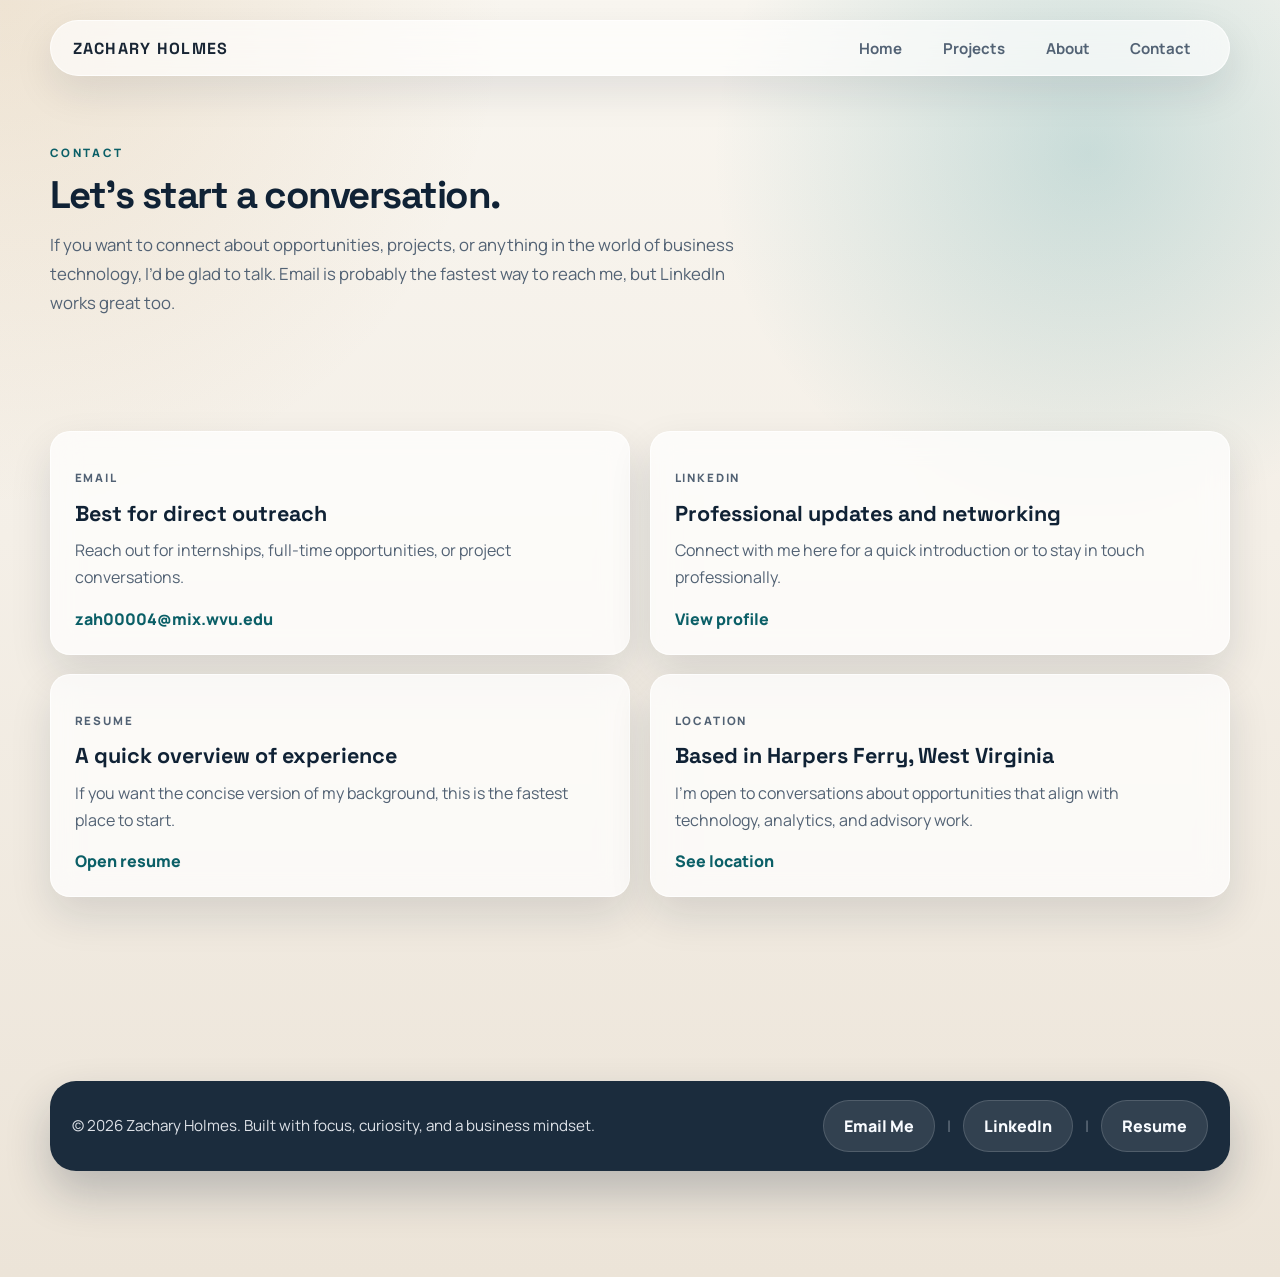
==== contact.html @ efbeeca7 "first commit" ====
<!DOCTYPE html>
<html lang="en">

<head>
    <meta charset="UTF-8">
    <meta http-equiv="X-UA-Compatible" content="IE=edge">
    <meta name="viewport" content="width=device-width, initial-scale=1.0">
    <title>Contact | Zachary Holmes</title>
    <link rel="preconnect" href="https://fonts.googleapis.com">
    <link rel="preconnect" href="https://fonts.gstatic.com" crossorigin>
    <link href="https://fonts.googleapis.com/css2?family=Manrope:wght@400;500;700;800&family=Space+Grotesk:wght@500;700&display=swap" rel="stylesheet">
    <link rel="stylesheet" href="style.css">
</head>

<body>
    <div id="site-header"></div>

    <main class="page-shell">
        <section class="page-hero">
            <div class="container">
                <p class="page-eyebrow">Contact</p>
                <h1 class="heading-pages">Let’s start a conversation.</h1>
                <p class="page-intro">If you want to connect about opportunities, projects, or anything in the world of business technology, I’d be glad to talk. Email is probably the fastest way to reach me, but LinkedIn works great too.</p>
            </div>
        </section>

        <section class="section">
            <div class="container contact-grid">
                <article class="contact-method">
                    <p class="card-label">Email</p>
                    <h3>Best for direct outreach</h3>
                    <p>Reach out for internships, full-time opportunities, or project conversations.</p>
                    <a class="contact-link" href="mailto:zah00004@mix.wvu.edu">zah00004@mix.wvu.edu</a>
                </article>

                <article class="contact-method">
                    <p class="card-label">LinkedIn</p>
                    <h3>Professional updates and networking</h3>
                    <p>Connect with me here for a quick introduction or to stay in touch professionally.</p>
                    <a class="contact-link" href="https://www.linkedin.com/in/zachary-a-holmes-963750240" target="_blank" rel="noopener noreferrer">View profile</a>
                </article>

                <article class="contact-method">
                    <p class="card-label">Resume</p>
                    <h3>A quick overview of experience</h3>
                    <p>If you want the concise version of my background, this is the fastest place to start.</p>
                    <a class="contact-link" href="files/ZacharyHolmes_Resume_02052026.pdf" target="_blank" rel="noopener noreferrer">Open resume</a>
                </article>

                <article class="contact-method">
                    <p class="card-label">Location</p>
                    <h3>Based in Harpers Ferry, West Virginia</h3>
                    <p>I’m open to conversations about opportunities that align with technology, analytics, and advisory work.</p>
                    <a class="contact-link" href="https://www.google.com/maps/place/Harpers+Ferry,+WV" target="_blank" rel="noopener noreferrer">See location</a>
                </article>
            </div>
        </section>
    </main>

    <div id="site-footer"></div>
    <script src="js/include.js"></script>
</body>

</html>
---- style.css ----
:root {
    --bg: #f4efe7;
    --surface: rgba(255, 255, 255, 0.72);
    --surface-strong: #ffffff;
    --surface-dark: #102235;
    --text: #182534;
    --text-soft: #526274;
    --text-inverse: #f8fbff;
    --line: rgba(24, 37, 52, 0.1);
    --accent: #0e7c86;
    --accent-strong: #0b5f67;
    --accent-soft: rgba(14, 124, 134, 0.12);
    --gold: #b8843c;
    --shadow-lg: 0 28px 70px rgba(16, 34, 53, 0.16);
    --shadow-md: 0 18px 42px rgba(16, 34, 53, 0.12);
    --radius-lg: 30px;
    --radius-md: 20px;
    --radius-sm: 14px;
    --container: 1180px;
    --footer-h: 82px;
}

* {
    margin: 0;
    padding: 0;
    box-sizing: border-box;
}

html {
    scroll-behavior: smooth;
}

body {
    min-height: 100%;
    font-family: "Manrope", sans-serif;
    color: var(--text);
    background:
        radial-gradient(circle at top left, rgba(184, 132, 60, 0.16), transparent 28%),
        radial-gradient(circle at 85% 12%, rgba(14, 124, 134, 0.2), transparent 24%),
        linear-gradient(180deg, #f9f6f0 0%, #f4efe7 42%, #ece4d8 100%);
    padding-bottom: var(--footer-h);
    overflow-x: hidden;
}

body::before {
    content: "";
    position: fixed;
    inset: 0;
    pointer-events: none;
    background-image:
        linear-gradient(rgba(255, 255, 255, 0.26) 1px, transparent 1px),
        linear-gradient(90deg, rgba(255, 255, 255, 0.26) 1px, transparent 1px);
    background-size: 42px 42px;
    mask-image: linear-gradient(180deg, rgba(0, 0, 0, 0.4), transparent 78%);
    opacity: 0.28;
}

a {
    color: inherit;
}

img {
    max-width: 100%;
    display: block;
}

.container {
    width: min(var(--container), calc(100% - 3rem));
    margin: 0 auto;
}

.section {
    padding: 4.5rem 0;
}

.section-kicker,
.projects-eyebrow,
.page-eyebrow {
    display: inline-block;
    text-transform: uppercase;
    letter-spacing: 0.2em;
    font-size: 0.72rem;
    font-weight: 800;
    color: var(--accent-strong);
    margin-bottom: 1rem;
}

.section-title,
.heading-pages {
    font-family: "Space Grotesk", sans-serif;
    font-size: clamp(2rem, 3vw, 3.6rem);
    line-height: 0.98;
    letter-spacing: -0.04em;
    color: var(--surface-dark);
}

.section-intro,
.projects-sublead,
.page-intro {
    max-width: 720px;
    font-size: 1.05rem;
    line-height: 1.75;
    color: var(--text-soft);
    margin-top: 1rem;
}

.header {
    position: sticky;
    top: 0;
    z-index: 20;
    padding: 1.25rem 0 0;
}

.nav {
    width: min(var(--container), calc(100% - 3rem));
    margin: 0 auto;
    padding: 1rem 1.35rem;
    display: flex;
    align-items: center;
    justify-content: space-between;
    gap: 1rem;
    background: rgba(255, 255, 255, 0.64);
    border: 1px solid rgba(255, 255, 255, 0.7);
    box-shadow: 0 16px 40px rgba(16, 34, 53, 0.1);
    backdrop-filter: blur(18px);
    border-radius: 999px;
}

.nav-logo {
    font-family: "Space Grotesk", sans-serif;
    font-size: 1rem;
    font-weight: 700;
    letter-spacing: 0.08em;
    text-transform: uppercase;
    text-decoration: none;
}

.nav-list {
    list-style: none;
    display: flex;
    align-items: center;
    gap: 0.55rem;
    flex-wrap: wrap;
}

.nav-link {
    text-decoration: none;
    padding: 0.7rem 1rem;
    border-radius: 999px;
    color: var(--text-soft);
    font-weight: 700;
    font-size: 0.94rem;
    transition: color 0.22s ease, background-color 0.22s ease, transform 0.22s ease;
}

.nav-link:hover,
.nav-logo:hover {
    color: var(--accent-strong);
}

.nav-link:hover {
    background: rgba(255, 255, 255, 0.86);
    transform: translateY(-1px);
}

.hero-section {
    width: min(var(--container), calc(100% - 3rem));
    margin: 2rem auto 0;
    padding: 3.2rem;
    display: grid;
    grid-template-columns: minmax(0, 1.25fr) minmax(280px, 0.95fr);
    gap: 2.5rem;
    align-items: center;
    background:
        linear-gradient(145deg, rgba(255, 255, 255, 0.9), rgba(245, 240, 232, 0.76)),
        linear-gradient(135deg, rgba(14, 124, 134, 0.18), transparent 55%);
    border: 1px solid rgba(255, 255, 255, 0.75);
    border-radius: var(--radius-lg);
    box-shadow: var(--shadow-lg);
    position: relative;
    overflow: hidden;
}

.hero-section::after {
    content: "";
    position: absolute;
    inset: auto -80px -100px auto;
    width: 280px;
    height: 280px;
    background: radial-gradient(circle, rgba(184, 132, 60, 0.2), transparent 68%);
}

.hero-eyebrow {
    display: inline-flex;
    align-items: center;
    gap: 0.55rem;
    padding: 0.45rem 0.85rem;
    border-radius: 999px;
    background: rgba(255, 255, 255, 0.9);
    color: var(--accent-strong);
    font-size: 0.75rem;
    font-weight: 800;
    letter-spacing: 0.16em;
    text-transform: uppercase;
    margin-bottom: 1.35rem;
}

.hero-eyebrow::before {
    content: "";
    width: 8px;
    height: 8px;
    border-radius: 999px;
    background: var(--gold);
}

.hero-title {
    font-family: "Space Grotesk", sans-serif;
    font-size: clamp(2.8rem, 7vw, 5.8rem);
    line-height: 0.92;
    letter-spacing: -0.06em;
    color: var(--surface-dark);
    max-width: 9ch;
}

.hero-title span {
    color: var(--accent);
}

.hero-lead {
    margin-top: 1.3rem;
    max-width: 640px;
    font-size: 1.08rem;
    line-height: 1.85;
    color: var(--text-soft);
}

.hero-btn {
    margin-top: 1.8rem;
    display: flex;
    flex-wrap: wrap;
    gap: 0.9rem;
}

.btn-primary,
.ghost-btn,
.footer-btn {
    display: inline-flex;
    align-items: center;
    justify-content: center;
    gap: 0.45rem;
    min-height: 48px;
    padding: 0.85rem 1.25rem;
    border-radius: 999px;
    text-decoration: none;
    font-weight: 800;
    transition: transform 0.22s ease, box-shadow 0.22s ease, background-color 0.22s ease, color 0.22s ease, border-color 0.22s ease;
}

.btn-primary {
    background: var(--surface-dark);
    color: var(--text-inverse);
    box-shadow: 0 16px 30px rgba(16, 34, 53, 0.18);
}

.btn-primary:hover {
    transform: translateY(-2px);
    box-shadow: 0 20px 36px rgba(16, 34, 53, 0.22);
}

.ghost-btn,
.footer-btn {
    background: rgba(255, 255, 255, 0.66);
    color: var(--surface-dark);
    border: 1px solid rgba(16, 34, 53, 0.12);
}

.ghost-btn:hover,
.footer-btn:hover {
    background: #ffffff;
    transform: translateY(-2px);
}

.btn-read-more {
    display: inline-flex;
    align-items: center;
    gap: 0.35rem;
    color: var(--accent-strong);
    font-weight: 800;
    text-decoration: none;
}

.btn-read-more:hover,
.project-link:hover {
    color: var(--surface-dark);
}

.hero-meta {
    margin-top: 2rem;
    display: grid;
    grid-template-columns: repeat(3, minmax(0, 1fr));
    gap: 0.9rem;
}

.hero-stat {
    background: rgba(255, 255, 255, 0.62);
    border: 1px solid rgba(255, 255, 255, 0.72);
    border-radius: var(--radius-sm);
    padding: 1rem;
}

.hero-stat-value {
    font-family: "Space Grotesk", sans-serif;
    font-size: 1.45rem;
    font-weight: 700;
    color: var(--surface-dark);
}

.hero-stat-label {
    margin-top: 0.35rem;
    font-size: 0.92rem;
    color: var(--text-soft);
}

.hero-image-wrap {
    position: relative;
    min-height: 100%;
    display: flex;
    flex-direction: column;
    align-items: center;
}

.hero-image-card {
    position: relative;
    background: linear-gradient(180deg, rgba(16, 34, 53, 0.94), rgba(17, 53, 71, 0.9));
    border-radius: 28px;
    padding: 1rem;
    box-shadow: 0 24px 52px rgba(16, 34, 53, 0.26);
}

.hero-image-card::before {
    content: "Student \00A0 \2022\00A0 Builder \00A0 \2022\00A0 Analyst";
    position: absolute;
    top: 1rem;
    right: 1rem;
    padding: 0.45rem 0.8rem;
    border-radius: 999px;
    background: rgba(255, 255, 255, 0.12);
    color: var(--text-inverse);
    font-size: 0.68rem;
    letter-spacing: 0.14em;
    text-transform: uppercase;
}

.hero-image img {
    width: 100%;
    aspect-ratio: 0.85;
    object-fit: cover;
    border-radius: 22px;
}

.hero-note-row {
    width: 100%;
    margin-top: 1rem;
    display: grid;
    grid-template-columns: repeat(2, minmax(0, 1fr));
    gap: 0.9rem;
}

.hero-note {
    width: 100%;
    padding: 1rem 1.1rem;
    border-radius: var(--radius-md);
    background: rgba(255, 255, 255, 0.92);
    box-shadow: var(--shadow-md);
}

.hero-note-label {
    display: block;
    font-size: 0.75rem;
    font-weight: 800;
    text-transform: uppercase;
    letter-spacing: 0.15em;
    color: var(--accent-strong);
    margin-bottom: 0.45rem;
}

.hero-note p {
    font-size: 0.95rem;
    line-height: 1.55;
    color: var(--text);
}

.split-callout {
    display: grid;
    grid-template-columns: 1.2fr 0.8fr;
    gap: 1.25rem;
}

.callout-panel,
.card,
.project-card,
.metric-card,
.projects-cta,
.page-panel,
.contact-method,
.timeline-card {
    background: var(--surface);
    border: 1px solid rgba(255, 255, 255, 0.72);
    border-radius: var(--radius-md);
    box-shadow: var(--shadow-md);
    backdrop-filter: blur(14px);
}

.callout-panel {
    padding: 1.7rem;
}

.callout-panel.accent {
    background: linear-gradient(160deg, rgba(16, 34, 53, 0.95), rgba(14, 124, 134, 0.88));
    color: var(--text-inverse);
}

.callout-panel.accent .section-kicker,
.callout-panel.accent p {
    color: rgba(248, 251, 255, 0.84);
}

.callout-panel h3,
.card-title,
.project-title,
.contact-method h3,
.timeline-title {
    font-family: "Space Grotesk", sans-serif;
    font-size: 1.35rem;
    line-height: 1.1;
    color: var(--surface-dark);
}

.callout-panel.accent h3 {
    color: var(--text-inverse);
}

.callout-panel p,
.card-text,
.project-body,
.contact-method p,
.timeline-text,
.metric-label {
    margin-top: 0.75rem;
    line-height: 1.7;
    color: var(--text-soft);
}

.callout-panel.accent a {
    color: var(--text-inverse);
}

.grid {
    display: grid;
    gap: 1.25rem;
}

.grid-4 {
    grid-template-columns: repeat(4, minmax(0, 1fr));
}

.grid-3 {
    grid-template-columns: repeat(3, minmax(0, 1fr));
}

.card {
    padding: 1.5rem;
    transition: transform 0.22s ease, box-shadow 0.22s ease;
}

.card:hover,
.project-card:hover,
.contact-method:hover,
.timeline-card:hover {
    transform: translateY(-4px);
    box-shadow: 0 24px 45px rgba(16, 34, 53, 0.14);
}

.card-label {
    display: inline-block;
    font-size: 0.72rem;
    font-weight: 800;
    letter-spacing: 0.16em;
    text-transform: uppercase;
    color: var(--accent-strong);
    margin-bottom: 0.85rem;
}

.card-title {
    margin-bottom: 0.2rem;
}

.gallery {
    margin-top: 1.75rem;
}

.gallery-figure {
    position: relative;
    overflow: hidden;
    border-radius: var(--radius-md);
    min-height: 320px;
    box-shadow: var(--shadow-md);
}

.gallery-img {
    width: 100%;
    height: 100%;
    object-fit: cover;
    transition: transform 0.5s ease;
}

.gallery-figure:hover .gallery-img {
    transform: scale(1.04);
}

.gallery-caption {
    position: absolute;
    inset: auto 0 0 0;
    padding: 1.1rem 1.2rem;
    background: linear-gradient(180deg, transparent, rgba(16, 34, 53, 0.82));
    color: var(--text-inverse);
}

.gallery-caption strong {
    display: block;
    font-family: "Space Grotesk", sans-serif;
    font-size: 1rem;
    margin-bottom: 0.2rem;
}

.gallery-caption span {
    font-size: 0.92rem;
    color: rgba(248, 251, 255, 0.86);
}

.tech-header {
    display: flex;
    justify-content: space-between;
    align-items: flex-end;
    gap: 1rem;
    margin-bottom: 1.5rem;
}

.tech-note {
    font-size: 0.92rem;
    color: var(--text-soft);
}

.tech-grid {
    display: grid;
    grid-template-columns: repeat(2, minmax(0, 1fr));
    gap: 1rem 1.4rem;
}

.skill {
    padding: 1.25rem;
    border-radius: var(--radius-md);
    background: rgba(255, 255, 255, 0.55);
    border: 1px solid rgba(255, 255, 255, 0.72);
}

.skill-top {
    display: flex;
    justify-content: space-between;
    gap: 1rem;
    margin-bottom: 0.7rem;
    font-weight: 700;
}

.skill-top span:last-child {
    color: var(--accent-strong);
}

.bar {
    height: 12px;
    background: rgba(16, 34, 53, 0.08);
    border-radius: 999px;
    overflow: hidden;
}

.fill {
    height: 100%;
    border-radius: 999px;
    background: linear-gradient(90deg, var(--accent), var(--gold));
}

.projects-page,
.page-shell {
    padding: 2rem 0 3rem;
}

.projects-hero,
.page-hero {
    padding: 2rem 0 1.2rem;
}

.projects-heading {
    padding: 0;
}

.projects-lead {
    margin-top: 1rem;
    max-width: 700px;
    font-size: clamp(1.2rem, 2vw, 1.55rem);
    font-weight: 700;
    line-height: 1.4;
    color: var(--surface-dark);
}

.projects-featured {
    padding: 1.6rem;
    display: grid;
    grid-template-columns: 1.35fr 0.85fr;
    gap: 1.2rem;
}

.featured-title {
    font-family: "Space Grotesk", sans-serif;
    font-size: 2rem;
    line-height: 1;
    color: var(--surface-dark);
}

.featured-text {
    margin-top: 0.95rem;
    color: var(--text-soft);
    line-height: 1.75;
}

.project-chips {
    list-style: none;
    display: flex;
    flex-wrap: wrap;
    gap: 0.55rem;
    margin-top: 1rem;
}

.project-chips li {
    padding: 0.45rem 0.75rem;
    border-radius: 999px;
    background: var(--accent-soft);
    color: var(--accent-strong);
    font-size: 0.76rem;
    font-weight: 800;
    letter-spacing: 0.08em;
    text-transform: uppercase;
}

.project-links {
    display: flex;
    flex-wrap: wrap;
    gap: 1rem;
    margin-top: 1.2rem;
}

.project-link {
    color: var(--accent-strong);
    font-weight: 800;
    text-decoration: none;
}

.featured-metrics {
    display: grid;
    gap: 0.9rem;
}

.metric-card {
    padding: 1.2rem;
}

.metric-value {
    font-family: "Space Grotesk", sans-serif;
    font-size: 2rem;
    line-height: 1;
    color: var(--surface-dark);
}

.projects-list-section {
    padding-top: 2.25rem;
}

.projects-grid,
.page-grid,
.contact-grid,
.timeline-grid {
    display: grid;
    grid-template-columns: repeat(2, minmax(0, 1fr));
    gap: 1.2rem;
}

.project-card {
    padding: 1.35rem;
    transition: transform 0.22s ease, box-shadow 0.22s ease;
}

.projects-cta-wrap {
    padding-top: 2.3rem;
}

.projects-cta {
    padding: 1.4rem 1.5rem;
    display: flex;
    flex-wrap: wrap;
    align-items: center;
    justify-content: space-between;
    gap: 1rem;
}

.projects-cta h2 {
    font-family: "Space Grotesk", sans-serif;
    font-size: 1.35rem;
    color: var(--surface-dark);
}

.projects-cta p {
    color: var(--text-soft);
    max-width: 540px;
}

.page-grid {
    align-items: start;
}

.page-panel {
    padding: 1.6rem;
}

.page-list {
    list-style: none;
    display: grid;
    gap: 0.85rem;
    margin-top: 1rem;
}

.page-list li {
    padding-left: 1rem;
    position: relative;
    color: var(--text-soft);
    line-height: 1.65;
}

.page-list li::before {
    content: "";
    position: absolute;
    left: 0;
    top: 0.78rem;
    width: 6px;
    height: 6px;
    border-radius: 999px;
    background: var(--gold);
}

.timeline-grid {
    margin-top: 1.2rem;
}

.timeline-card {
    padding: 1.4rem;
}

.timeline-meta {
    display: inline-block;
    margin-bottom: 0.7rem;
    font-size: 0.75rem;
    font-weight: 800;
    letter-spacing: 0.14em;
    text-transform: uppercase;
    color: var(--accent-strong);
}

.contact-grid {
    margin-top: 1.4rem;
}

.contact-method {
    padding: 1.5rem;
}

.contact-link {
    display: inline-flex;
    margin-top: 1rem;
    font-weight: 800;
    color: var(--accent-strong);
    text-decoration: none;
}

.contact-link:hover {
    color: var(--surface-dark);
}

.footer {
    margin-top: 4rem;
    padding: 0 0 1.5rem;
}

.footer-inner {
    width: min(var(--container), calc(100% - 3rem));
    margin: 0 auto;
    padding: 1.2rem 1.4rem;
    display: flex;
    align-items: center;
    justify-content: space-between;
    gap: 1rem;
    flex-wrap: wrap;
    background: rgba(16, 34, 53, 0.95);
    color: rgba(248, 251, 255, 0.88);
    border-radius: 26px;
    box-shadow: 0 22px 45px rgba(16, 34, 53, 0.24);
}

.footer-left {
    font-size: 0.95rem;
}

.footer-right {
    display: flex;
    align-items: center;
    gap: 0.75rem;
    flex-wrap: wrap;
}

.footer-sep {
    opacity: 0.45;
}

.footer-btn {
    background: rgba(255, 255, 255, 0.1);
    border-color: rgba(255, 255, 255, 0.15);
    color: var(--text-inverse);
}

.footer-btn:hover {
    color: var(--surface-dark);
}

@media (max-width: 1050px) {
    .hero-section,
    .split-callout,
    .projects-featured,
    .page-grid,
    .projects-grid,
    .contact-grid,
    .timeline-grid {
        grid-template-columns: 1fr;
    }

    .grid-4 {
        grid-template-columns: repeat(2, minmax(0, 1fr));
    }

    .grid-3 {
        grid-template-columns: repeat(2, minmax(0, 1fr));
    }

}

@media (max-width: 760px) {
    :root {
        --footer-h: 132px;
    }

    .container,
    .nav,
    .hero-section,
    .footer-inner {
        width: min(var(--container), calc(100% - 1.4rem));
    }

    .section {
        padding: 3.5rem 0;
    }

    .header {
        padding-top: 0.8rem;
    }

    .nav {
        border-radius: 28px;
        flex-direction: column;
        align-items: flex-start;
    }

    .nav-list {
        width: 100%;
        gap: 0.35rem;
    }

    .nav-link {
        display: block;
        width: 100%;
    }

    .hero-section {
        padding: 1.5rem;
        gap: 1.4rem;
    }

    .hero-meta,
    .grid-4,
    .grid-3,
    .tech-grid,
    .hero-note-row {
        grid-template-columns: 1fr;
    }

    .hero-note {
        max-width: none;
    }

    .tech-header,
    .projects-cta,
    .footer-inner {
        align-items: flex-start;
    }

    .footer-right {
        gap: 0.6rem;
    }
}
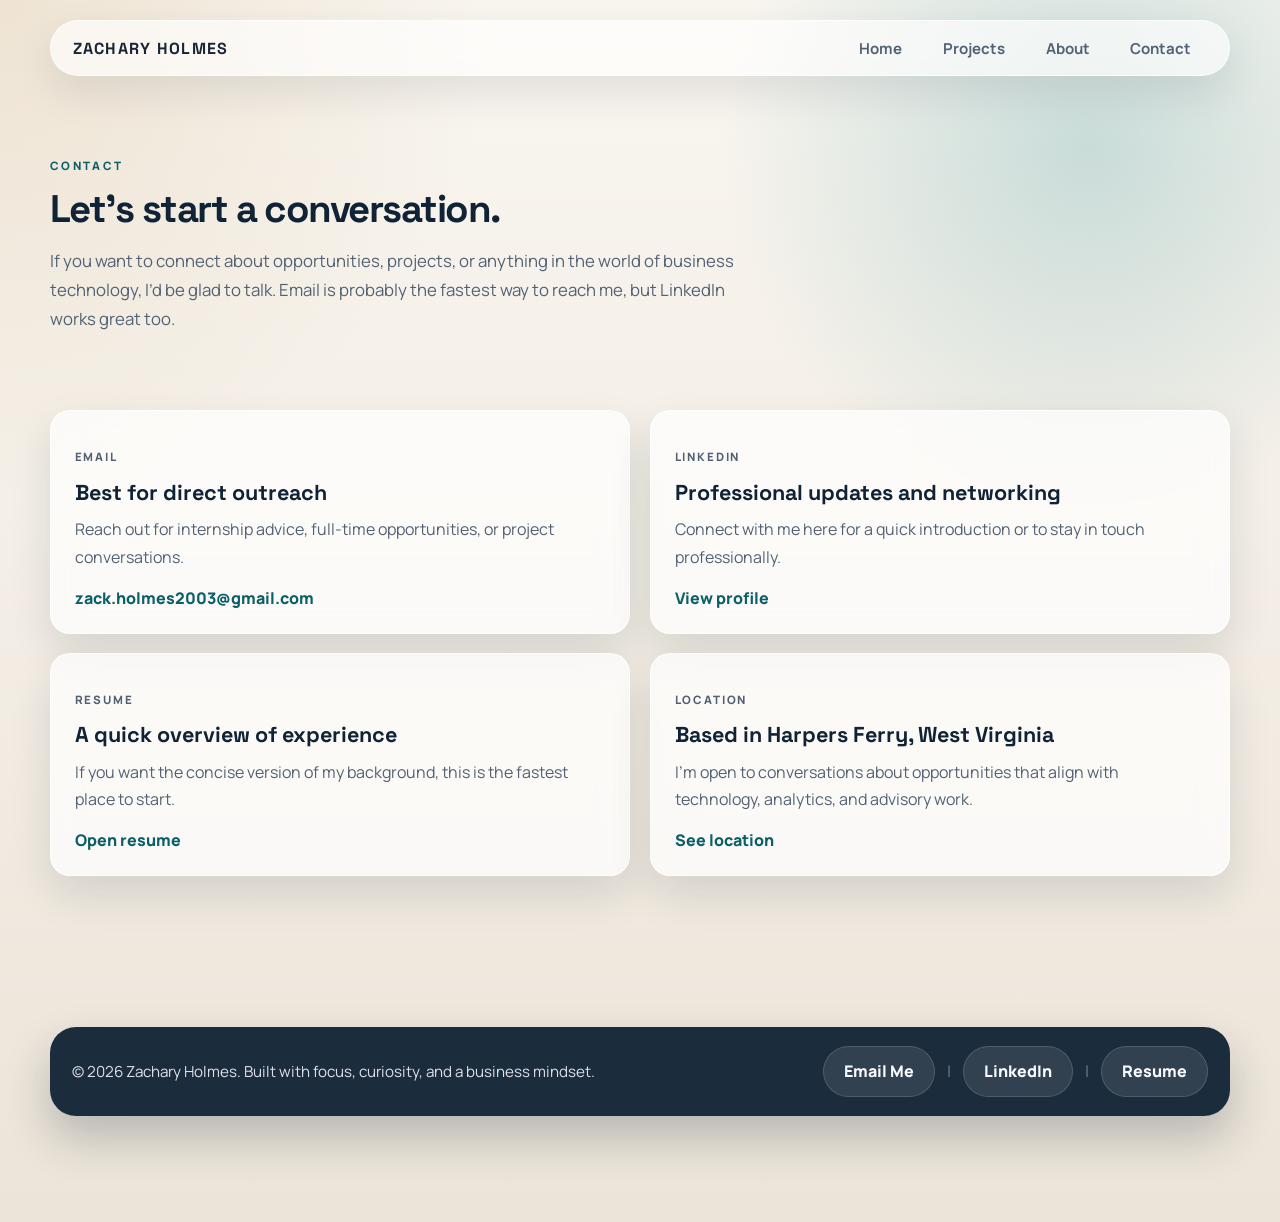
==== commit 0ebd9e5c: "Fixes to Content, Index, Style.css, and Footer Partial." ====
--- a/contact.html
+++ b/contact.html
@@ -29,8 +29,8 @@
                 <article class="contact-method">
                     <p class="card-label">Email</p>
                     <h3>Best for direct outreach</h3>
-                    <p>Reach out for internships, full-time opportunities, or project conversations.</p>
-                    <a class="contact-link" href="mailto:zah00004@mix.wvu.edu">zah00004@mix.wvu.edu</a>
+                    <p>Reach out for internship advice, full-time opportunities, or project conversations.</p>
+                    <a class="contact-link" href="mailto:zack.holmes2003@gmail.com">zack.holmes2003@gmail.com</a>
                 </article>
 
                 <article class="contact-method">
--- a/style.css
+++ b/style.css
@@ -70,7 +70,7 @@
 }
 
 .section {
-    padding: 4.5rem 0;
+    padding: 3rem 0;
 }
 
 .section-kicker,
@@ -89,9 +89,11 @@
 .heading-pages {
     font-family: "Space Grotesk", sans-serif;
     font-size: clamp(2rem, 3vw, 3.6rem);
-    line-height: 0.98;
+    line-height: 1.06;
     letter-spacing: -0.04em;
     color: var(--surface-dark);
+
+    margin-bottom: 1rem;
 }
 
 .section-intro,
@@ -367,11 +369,12 @@
 }
 
 .hero-note {
-    width: 100%;
-    padding: 1rem 1.1rem;
+    width: 80%;
+    padding: 2rem 2.1rem;
     border-radius: var(--radius-md);
     background: rgba(255, 255, 255, 0.92);
     box-shadow: var(--shadow-md);
+    margin-top: 4rem;
 }
 
 .hero-note-label {
@@ -596,7 +599,7 @@
 
 .projects-hero,
 .page-hero {
-    padding: 2rem 0 1.2rem;
+    padding: 2.8rem 0 1rem;
 }
 
 .projects-heading {
@@ -681,7 +684,12 @@
 }
 
 .projects-list-section {
-    padding-top: 2.25rem;
+    padding-top: 1.3rem;
+}
+
+.projects-list-section .section-title,
+.project-screen-heading .section-title {
+    margin-bottom: 0.8rem;
 }
 
 .projects-grid,
@@ -698,6 +706,99 @@
     transition: transform 0.22s ease, box-shadow 0.22s ease;
 }
 
+.project-page-links {
+    margin-top: 1.4rem;
+}
+
+.page-shell .section {
+    padding: 2.4rem 0;
+}
+
+.project-screen-panel {
+    padding: 1.6rem;
+    background: var(--surface);
+    border: 1px solid rgba(255, 255, 255, 0.72);
+    border-radius: var(--radius-md);
+    box-shadow: var(--shadow-md);
+    backdrop-filter: blur(14px);
+}
+
+.project-screen-heading .section-title {
+    font-size: clamp(1.8rem, 2.5vw, 2.7rem);
+}
+
+.project-screen-grid {
+    margin-top: 1.15rem;
+    display: grid;
+    grid-template-columns: 1.35fr 1fr 1fr;
+    gap: 1rem;
+}
+
+.project-screen-card {
+    min-height: 220px;
+    padding: 0;
+    border-radius: var(--radius-md);
+    position: relative;
+    overflow: hidden;
+    background: linear-gradient(160deg, rgba(229, 237, 240, 0.9), rgba(241, 233, 223, 0.84));
+    border: 1px solid rgba(16, 34, 53, 0.08);
+    box-shadow: var(--shadow-md);
+}
+
+.project-screen-media {
+    position: absolute;
+    inset: 0;
+    display: flex;
+    align-items: center;
+    justify-content: center;
+    background:
+        radial-gradient(circle at top left, rgba(14, 124, 134, 0.16), transparent 38%),
+        linear-gradient(160deg, rgba(237, 242, 245, 0.96), rgba(246, 239, 230, 0.92));
+}
+
+.project-screen-image {
+    width: 100%;
+    height: 100%;
+    display: block;
+    object-fit: contain;
+    object-position: center;
+    padding: 0.9rem;
+    transition: transform 0.45s ease;
+}
+
+.project-screen-card:hover .project-screen-image {
+    transform: scale(1.02);
+}
+
+.project-screen-copy {
+    position: absolute;
+    inset: auto 0 0 0;
+    padding: 1.2rem 1.2rem 1.05rem;
+    background: linear-gradient(180deg, rgba(16, 34, 53, 0), rgba(16, 34, 53, 0.84) 55%, rgba(16, 34, 53, 0.94));
+    color: var(--text-inverse);
+}
+
+.project-screen-copy .timeline-meta {
+    color: rgba(248, 251, 255, 0.8);
+}
+
+.project-screen-copy .card-text {
+    color: rgba(248, 251, 255, 0.92);
+}
+
+.project-screen-copy .project-screen-hint {
+    color: rgba(248, 251, 255, 0.76);
+}
+
+.project-screen-hint {
+    margin-top: 0.55rem;
+    font-size: 0.84rem;
+}
+
+.project-screen-card-large {
+    min-height: 280px;
+}
+
 .projects-cta-wrap {
     padding-top: 2.3rem;
 }
@@ -733,7 +834,7 @@
 .page-list {
     list-style: none;
     display: grid;
-    gap: 0.85rem;
+    gap: 0.6rem;
     margin-top: 1rem;
 }
 
@@ -849,6 +950,10 @@
         grid-template-columns: 1fr;
     }
 
+    .project-screen-grid {
+        grid-template-columns: 1fr;
+    }
+
     .grid-4 {
         grid-template-columns: repeat(2, minmax(0, 1fr));
     }
@@ -873,6 +978,10 @@
 
     .section {
         padding: 3.5rem 0;
+    }
+
+    .page-shell .section {
+        padding: 2rem 0;
     }
 
     .header {
